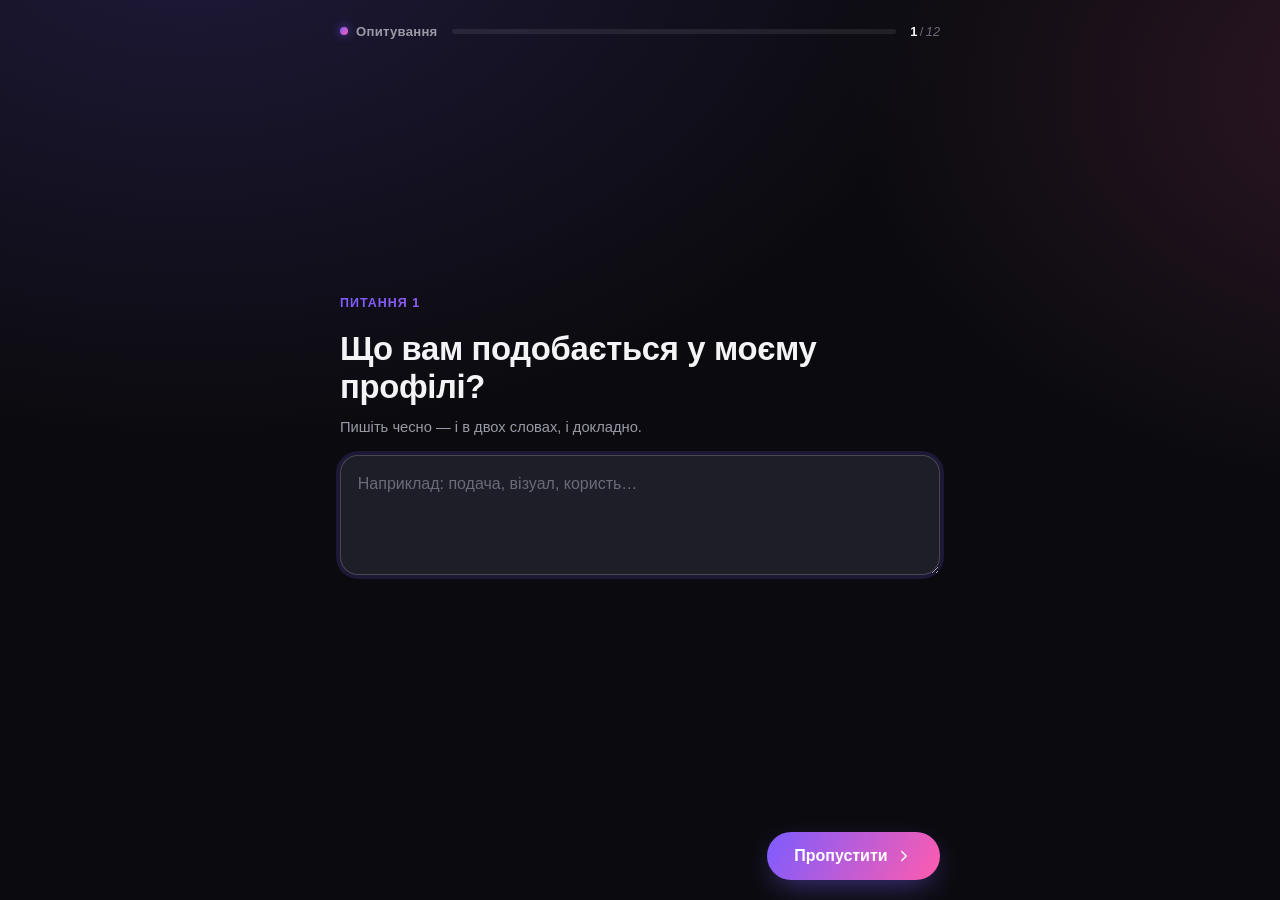
==== quiz/index.html @ ca118635 "Add standalone quiz page (separate subdomain) Self-contained audience survey in quiz/ with zero coup" ====
<!DOCTYPE html>
<html lang="uk">
<head>
  <meta charset="utf-8">
  <title>Опитування</title>
  <meta name="viewport" content="width=device-width, initial-scale=1, viewport-fit=cover">
  <meta name="robots" content="noindex, nofollow">
  <meta name="theme-color" content="#0b0b0f">
  <meta name="description" content="Коротке опитування — допоможіть зробити контент кращим.">
  <link rel="stylesheet" href="quiz.css">
</head>
<body>
  <main class="quiz" id="quiz" aria-live="polite">

    <header class="quiz__top">
      <div class="quiz__brand">
        <span class="quiz__dot" aria-hidden="true"></span>
        <span>Опитування</span>
      </div>
      <div class="quiz__progress" role="progressbar" aria-label="Прогрес" aria-valuemin="0" aria-valuemax="100" aria-valuenow="0">
        <i class="quiz__progress-fill"></i>
      </div>
      <div class="quiz__count"><b>0</b><span>/</span><i>0</i></div>
    </header>

    <!-- Кроки рендеряться з JS -->
    <section class="quiz__stage" id="stage"></section>

    <footer class="quiz__nav">
      <button type="button" class="quiz__back" id="back" hidden>
        <svg viewBox="0 0 24 24" width="18" height="18" fill="none" stroke="currentColor" stroke-width="2" stroke-linecap="round" stroke-linejoin="round" aria-hidden="true"><path d="M15 6l-6 6 6 6"/></svg>
        Назад
      </button>
      <button type="button" class="quiz__next" id="next">
        <span>Далі</span>
        <svg viewBox="0 0 24 24" width="18" height="18" fill="none" stroke="currentColor" stroke-width="2" stroke-linecap="round" stroke-linejoin="round" aria-hidden="true"><path d="M9 6l6 6-6 6"/></svg>
      </button>
    </footer>

    <!-- Пастка для ботів -->
    <input class="quiz__hp" type="text" id="hp" tabindex="-1" autocomplete="off" aria-hidden="true">
  </main>

  <!-- Екран подяки -->
  <div class="done" id="done" hidden>
    <div class="done__card">
      <div class="done__check" aria-hidden="true">
        <svg viewBox="0 0 24 24" width="34" height="34" fill="none" stroke="currentColor" stroke-width="2.4" stroke-linecap="round" stroke-linejoin="round"><path d="M20 6L9 17l-5-5"/></svg>
      </div>
      <h1>Дякуємо!</h1>
      <p id="done-text">Ваші відповіді надіслано. Це справді допоможе зробити контент кращим 🙏</p>
    </div>
  </div>

  <script src="quiz.js" defer></script>
</body>
</html>
---- quiz/quiz.css ----
/* ============================================================
   Автономний квіз. Ніякого спільного коду з основним сайтом.
   Мобільний-first, темна тема, великі зони натискання.
   ============================================================ */

*, *::before, *::after { box-sizing: border-box; }

/* [hidden] має перемагати display із класів (.done, .quiz__back тощо) */
[hidden] { display: none !important; }

:root {
  --bg: #0b0b0f;
  --bg-2: #121218;
  --card: #17171f;
  --card-2: #1e1e28;
  --line: rgba(255, 255, 255, 0.10);
  --line-2: rgba(255, 255, 255, 0.18);
  --text: #f4f4f7;
  --muted: #9a9aa8;
  --faint: #6b6b78;
  --accent: #7c5cff;
  --accent-2: #ff5cae;
  --accent-soft: rgba(124, 92, 255, 0.16);
  --grad: linear-gradient(120deg, #7c5cff 0%, #ff5cae 100%);
  --radius: 18px;
  --ok: #35d07f;
}

html, body { height: 100%; }

body {
  margin: 0;
  background:
    radial-gradient(90rem 60rem at 15% -10%, rgba(124, 92, 255, 0.18), transparent 55%),
    radial-gradient(70rem 50rem at 110% 10%, rgba(255, 92, 174, 0.14), transparent 50%),
    var(--bg);
  color: var(--text);
  font-family: -apple-system, BlinkMacSystemFont, "Segoe UI", Roboto, Inter, "Helvetica Neue", Arial, sans-serif;
  -webkit-font-smoothing: antialiased;
  text-rendering: optimizeLegibility;
  min-height: 100dvh;
}

/* ---------- Каркас ---------- */

.quiz {
  position: relative;
  display: flex;
  flex-direction: column;
  min-height: 100dvh;
  max-width: 40rem;
  margin: 0 auto;
  padding: max(1.1rem, env(safe-area-inset-top)) 1.25rem max(1.25rem, env(safe-area-inset-bottom));
}

.quiz__top {
  display: flex;
  align-items: center;
  gap: 0.9rem;
  padding-block: 0.4rem 1.4rem;
}

.quiz__brand {
  display: inline-flex;
  align-items: center;
  gap: 0.5rem;
  font-size: 0.82rem;
  font-weight: 600;
  letter-spacing: 0.02em;
  color: var(--muted);
  white-space: nowrap;
}

.quiz__dot {
  width: 0.5rem;
  height: 0.5rem;
  border-radius: 50%;
  background: var(--grad);
  box-shadow: 0 0 0.6rem rgba(124, 92, 255, 0.7);
}

.quiz__progress {
  flex: 1;
  height: 0.35rem;
  border-radius: 999px;
  background: rgba(255, 255, 255, 0.08);
  overflow: hidden;
}

.quiz__progress-fill {
  display: block;
  height: 100%;
  width: 0%;
  border-radius: inherit;
  background: var(--grad);
  transition: width 0.5s cubic-bezier(0.22, 1, 0.36, 1);
}

.quiz__count {
  font-variant-numeric: tabular-nums;
  font-size: 0.8rem;
  color: var(--faint);
  white-space: nowrap;
}
.quiz__count b { color: var(--text); font-weight: 700; }
.quiz__count span { margin: 0 0.15rem; }

/* ---------- Сцена / кроки ---------- */

.quiz__stage {
  flex: 1;
  display: flex;
  flex-direction: column;
  justify-content: center;
  padding-block: 0.5rem;
}

.step {
  display: flex;
  flex-direction: column;
  gap: 1.25rem;
}

.step.is-leaving { animation: stepOut 0.28s cubic-bezier(0.4, 0, 1, 1) forwards; }
.step.is-entering { animation: stepIn 0.42s cubic-bezier(0.22, 1, 0.36, 1) both; }

@keyframes stepIn {
  from { opacity: 0; transform: translateY(14px); }
  to   { opacity: 1; transform: none; }
}
@keyframes stepOut {
  from { opacity: 1; transform: none; }
  to   { opacity: 0; transform: translateY(-12px); }
}

.step__kicker {
  font-size: 0.78rem;
  font-weight: 600;
  letter-spacing: 0.08em;
  text-transform: uppercase;
  color: transparent;
  background: var(--grad);
  -webkit-background-clip: text;
  background-clip: text;
}

.step__q {
  margin: 0;
  font-size: clamp(1.5rem, 6vw, 2.05rem);
  line-height: 1.18;
  font-weight: 700;
  letter-spacing: -0.01em;
}

.step__hint {
  margin: -0.5rem 0 0;
  font-size: 0.92rem;
  color: var(--muted);
}

/* ---------- Поля ---------- */

.field {
  width: 100%;
  font: inherit;
  color: var(--text);
  background: var(--card);
  border: 1px solid var(--line);
  border-radius: var(--radius);
  padding: 1rem 1.05rem;
  transition: border-color 0.2s, background 0.2s, box-shadow 0.2s;
}
.field::placeholder { color: var(--faint); }
.field:focus {
  outline: none;
  border-color: var(--line-2);
  background: var(--card-2);
  box-shadow: 0 0 0 4px var(--accent-soft);
}

textarea.field {
  min-height: 7.5rem;
  resize: vertical;
  line-height: 1.5;
}

/* ---------- Вибір (choice) ---------- */

.choices {
  display: flex;
  flex-direction: column;
  gap: 0.7rem;
}

.choice {
  display: flex;
  align-items: center;
  gap: 0.85rem;
  width: 100%;
  text-align: left;
  font: inherit;
  font-size: 1.02rem;
  color: var(--text);
  background: var(--card);
  border: 1px solid var(--line);
  border-radius: var(--radius);
  padding: 1rem 1.1rem;
  cursor: pointer;
  transition: border-color 0.18s, background 0.18s, transform 0.12s;
}
.choice:hover { border-color: var(--line-2); background: var(--card-2); }
.choice:active { transform: scale(0.99); }

.choice__mark {
  flex: none;
  width: 1.3rem;
  height: 1.3rem;
  border-radius: 50%;
  border: 2px solid var(--line-2);
  display: grid;
  place-items: center;
  transition: border-color 0.18s, background 0.18s;
}
.choice__mark svg { width: 0.8rem; height: 0.8rem; opacity: 0; transform: scale(0.4); transition: opacity 0.18s, transform 0.18s; }

.choice.is-selected {
  border-color: transparent;
  background: linear-gradient(var(--card-2), var(--card-2)) padding-box,
              var(--grad) border-box;
  border: 1.5px solid transparent;
}
.choice.is-selected .choice__mark { border-color: transparent; background: var(--grad); color: #fff; }
.choice.is-selected .choice__mark svg { opacity: 1; transform: none; }

/* поле «Інше» */
.choice-other {
  margin-top: 0.2rem;
  max-height: 0;
  opacity: 0;
  overflow: hidden;
  transition: max-height 0.3s ease, opacity 0.3s ease, margin 0.3s ease;
}
.choice-other.is-open { max-height: 6rem; opacity: 1; margin-top: 0.5rem; }

/* ---------- Рейтинг 1–10 ---------- */

.rating {
  display: grid;
  grid-template-columns: repeat(5, 1fr);
  gap: 0.6rem;
}
@media (min-width: 30rem) {
  .rating { grid-template-columns: repeat(10, 1fr); gap: 0.45rem; }
}

.rating__btn {
  aspect-ratio: 1;
  font: inherit;
  font-size: 1.05rem;
  font-weight: 600;
  color: var(--text);
  background: var(--card);
  border: 1px solid var(--line);
  border-radius: 14px;
  cursor: pointer;
  transition: border-color 0.15s, background 0.15s, transform 0.12s, color 0.15s;
}
.rating__btn:hover { border-color: var(--line-2); background: var(--card-2); }
.rating__btn:active { transform: scale(0.94); }
.rating__btn.is-selected {
  color: #fff;
  border-color: transparent;
  background: var(--grad);
  box-shadow: 0 6px 22px -6px rgba(124, 92, 255, 0.6);
}

.rating__scale {
  display: flex;
  justify-content: space-between;
  font-size: 0.8rem;
  color: var(--faint);
  margin-top: 0.1rem;
}

/* ---------- Нижня навігація ---------- */

.quiz__nav {
  display: flex;
  align-items: center;
  gap: 0.75rem;
  padding-top: 1.4rem;
}

.quiz__back {
  display: inline-flex;
  align-items: center;
  gap: 0.3rem;
  font: inherit;
  font-size: 0.95rem;
  color: var(--muted);
  background: transparent;
  border: none;
  padding: 0.85rem 0.6rem;
  cursor: pointer;
  transition: color 0.15s;
}
.quiz__back:hover { color: var(--text); }

.quiz__next {
  margin-left: auto;
  display: inline-flex;
  align-items: center;
  justify-content: center;
  gap: 0.45rem;
  font: inherit;
  font-size: 1rem;
  font-weight: 600;
  color: #fff;
  background: var(--grad);
  border: none;
  border-radius: 999px;
  padding: 0.95rem 1.7rem;
  cursor: pointer;
  box-shadow: 0 10px 30px -8px rgba(124, 92, 255, 0.55);
  transition: transform 0.12s, box-shadow 0.2s, opacity 0.2s, filter 0.2s;
}
.quiz__next:hover { transform: translateY(-1px); box-shadow: 0 14px 34px -8px rgba(124, 92, 255, 0.65); }
.quiz__next:active { transform: translateY(0) scale(0.98); }
.quiz__next[disabled] {
  opacity: 0.4;
  cursor: not-allowed;
  box-shadow: none;
  filter: grayscale(0.4);
}
.quiz__next.is-busy { pointer-events: none; opacity: 0.8; }

.quiz__hp {
  position: absolute;
  left: -9999px;
  width: 1px;
  height: 1px;
  opacity: 0;
}

/* ---------- Екран подяки ---------- */

.done {
  position: fixed;
  inset: 0;
  display: grid;
  place-items: center;
  padding: 1.5rem;
  background:
    radial-gradient(60rem 40rem at 50% -10%, rgba(124, 92, 255, 0.22), transparent 60%),
    var(--bg);
  z-index: 10;
}
.done__card {
  text-align: center;
  max-width: 26rem;
  animation: stepIn 0.5s cubic-bezier(0.22, 1, 0.36, 1) both;
}
.done__check {
  width: 5rem;
  height: 5rem;
  margin: 0 auto 1.5rem;
  display: grid;
  place-items: center;
  color: #fff;
  border-radius: 50%;
  background: var(--grad);
  box-shadow: 0 16px 40px -10px rgba(124, 92, 255, 0.6);
  animation: pop 0.5s cubic-bezier(0.34, 1.56, 0.64, 1) both;
}
@keyframes pop { from { transform: scale(0.4); opacity: 0; } to { transform: none; opacity: 1; } }
.done h1 { margin: 0 0 0.6rem; font-size: 2rem; letter-spacing: -0.02em; }
.done p { margin: 0; color: var(--muted); font-size: 1.05rem; line-height: 1.55; }

/* стан помилки на кнопці */
.quiz__error {
  color: var(--accent-2);
  font-size: 0.88rem;
  margin: 0.6rem 0 0;
  min-height: 1.1rem;
}

@media (prefers-reduced-motion: reduce) {
  .step.is-entering, .step.is-leaving,
  .done__card, .done__check { animation: none; }
  .quiz__progress-fill { transition: none; }
}
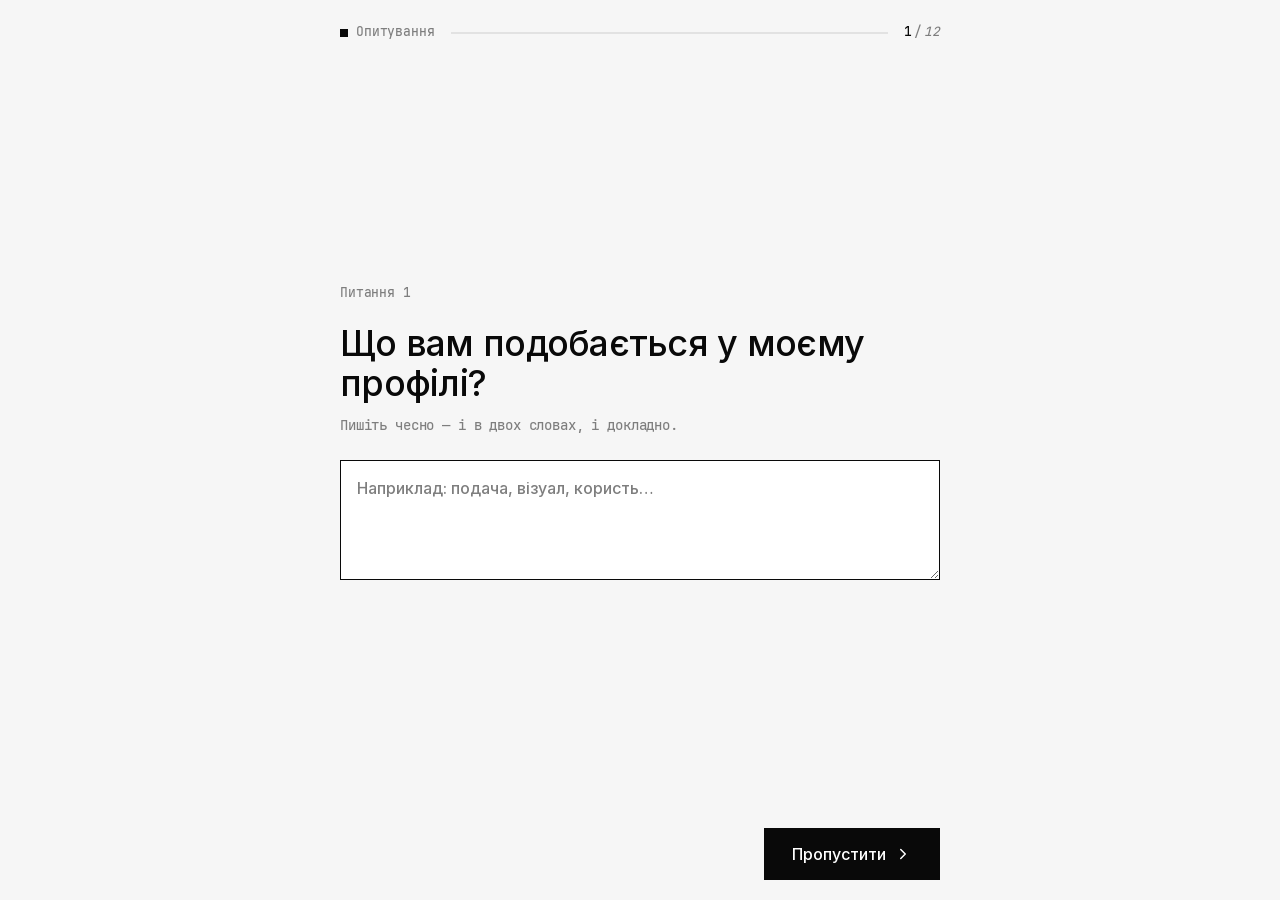
==== commit 1de70c80: "Restyle quiz to match the portfolio design Swap the dark violet/pink theme for the site's language: " ====
--- a/quiz/index.html
+++ b/quiz/index.html
@@ -5,8 +5,10 @@
   <title>Опитування</title>
   <meta name="viewport" content="width=device-width, initial-scale=1, viewport-fit=cover">
   <meta name="robots" content="noindex, nofollow">
-  <meta name="theme-color" content="#0b0b0f">
+  <meta name="theme-color" content="#f6f6f6">
   <meta name="description" content="Коротке опитування — допоможіть зробити контент кращим.">
+  <link rel="preload" href="fonts/Inter-var-cyrillic.woff2" as="font" type="font/woff2" crossorigin>
+  <link rel="preload" href="fonts/Inter-var-latin.woff2" as="font" type="font/woff2" crossorigin>
   <link rel="stylesheet" href="quiz.css">
 </head>
 <body>
--- a/quiz/quiz.css
+++ b/quiz/quiz.css
@@ -1,41 +1,55 @@
 /* ============================================================
-   Автономний квіз. Ніякого спільного коду з основним сайтом.
-   Мобільний-first, темна тема, великі зони натискання.
+   Автономний квіз — у стилі портфоліо.
+   Світла монохромна тема, гострі кути, Inter + JetBrains Mono.
+   Токени й компоненти дзеркалять site/css/style.css.
    ============================================================ */
 
+/* ---------- Шрифти (ті самі файли, що на сайті) ---------- */
+
+/* cyrillic-ext */
+@font-face { font-family: 'Inter'; font-style: normal; font-weight: 400 700; font-display: swap;
+  src: url(fonts/Inter-var-cyrillic-ext.woff2) format('woff2');
+  unicode-range: U+0460-052F, U+1C80-1C8A, U+20B4, U+2DE0-2DFF, U+A640-A69F, U+FE2E-FE2F; }
+/* cyrillic */
+@font-face { font-family: 'Inter'; font-style: normal; font-weight: 400 700; font-display: swap;
+  src: url(fonts/Inter-var-cyrillic.woff2) format('woff2');
+  unicode-range: U+0301, U+0400-045F, U+0490-0491, U+04B0-04B1, U+2116; }
+/* latin-ext */
+@font-face { font-family: 'Inter'; font-style: normal; font-weight: 400 700; font-display: swap;
+  src: url(fonts/Inter-var-latin-ext.woff2) format('woff2');
+  unicode-range: U+0100-02BA, U+02BD-02C5, U+02C7-02CC, U+02CE-02D7, U+02DD-02FF, U+0304, U+0308, U+0329, U+1D00-1DBF, U+1E00-1E9F, U+1EF2-1EFF, U+2020, U+20A0-20AB, U+20AD-20C0, U+2113, U+2C60-2C7F, U+A720-A7FF; }
+/* latin */
+@font-face { font-family: 'Inter'; font-style: normal; font-weight: 400 700; font-display: swap;
+  src: url(fonts/Inter-var-latin.woff2) format('woff2');
+  unicode-range: U+0000-00FF, U+0131, U+0152-0153, U+02BB-02BC, U+02C6, U+02DA, U+02DC, U+0304, U+0308, U+0329, U+2000-206F, U+20AC, U+2122, U+2191, U+2193, U+2212, U+2215, U+FEFF, U+FFFD; }
+
+@font-face { font-family: Jetbrainsmono; font-style: normal; font-weight: 500; font-display: swap;
+  src: url("fonts/JetBrainsMono-Medium.woff2") format("woff2"); }
+
 *, *::before, *::after { box-sizing: border-box; }
 
-/* [hidden] має перемагати display із класів (.done, .quiz__back тощо) */
+/* [hidden] має перемагати display із класів */
 [hidden] { display: none !important; }
 
 :root {
-  --bg: #0b0b0f;
-  --bg-2: #121218;
-  --card: #17171f;
-  --card-2: #1e1e28;
-  --line: rgba(255, 255, 255, 0.10);
-  --line-2: rgba(255, 255, 255, 0.18);
-  --text: #f4f4f7;
-  --muted: #9a9aa8;
-  --faint: #6b6b78;
-  --accent: #7c5cff;
-  --accent-2: #ff5cae;
-  --accent-soft: rgba(124, 92, 255, 0.16);
-  --grad: linear-gradient(120deg, #7c5cff 0%, #ff5cae 100%);
-  --radius: 18px;
-  --ok: #35d07f;
+  --colors--gray-smoke: #f6f6f6;
+  --colors--black: #090909;
+  --colors--light-gray-30: #cfcfcf4d;
+  --colors--light-gray-50: #cfcfcf80;
+  --colors--white: #ffffff;
+  --colors--gray: #7e7e7e;
+  --error: #c0392b;
 }
 
 html, body { height: 100%; }
 
 body {
   margin: 0;
-  background:
-    radial-gradient(90rem 60rem at 15% -10%, rgba(124, 92, 255, 0.18), transparent 55%),
-    radial-gradient(70rem 50rem at 110% 10%, rgba(255, 92, 174, 0.14), transparent 50%),
-    var(--bg);
-  color: var(--text);
-  font-family: -apple-system, BlinkMacSystemFont, "Segoe UI", Roboto, Inter, "Helvetica Neue", Arial, sans-serif;
+  background-color: var(--colors--gray-smoke);
+  color: var(--colors--black);
+  font-family: Inter, Arial, sans-serif;
+  font-weight: 500;
+  line-height: 1;
   -webkit-font-smoothing: antialiased;
   text-rendering: optimizeLegibility;
   min-height: 100dvh;
@@ -50,40 +64,37 @@
   min-height: 100dvh;
   max-width: 40rem;
   margin: 0 auto;
-  padding: max(1.1rem, env(safe-area-inset-top)) 1.25rem max(1.25rem, env(safe-area-inset-bottom));
+  padding: max(1.25rem, env(safe-area-inset-top)) 1.25rem max(1.25rem, env(safe-area-inset-bottom));
 }
 
 .quiz__top {
   display: flex;
   align-items: center;
-  gap: 0.9rem;
-  padding-block: 0.4rem 1.4rem;
+  gap: 1rem;
+  padding-block: 0.4rem 1.75rem;
 }
 
 .quiz__brand {
   display: inline-flex;
   align-items: center;
   gap: 0.5rem;
-  font-size: 0.82rem;
-  font-weight: 600;
-  letter-spacing: 0.02em;
-  color: var(--muted);
+  font-family: Jetbrainsmono, monospace;
+  font-size: 0.8rem;
+  letter-spacing: -0.01em;
+  color: var(--colors--gray);
   white-space: nowrap;
 }
 
 .quiz__dot {
   width: 0.5rem;
   height: 0.5rem;
-  border-radius: 50%;
-  background: var(--grad);
-  box-shadow: 0 0 0.6rem rgba(124, 92, 255, 0.7);
+  background: var(--colors--black);
 }
 
 .quiz__progress {
   flex: 1;
-  height: 0.35rem;
-  border-radius: 999px;
-  background: rgba(255, 255, 255, 0.08);
+  height: 2px;
+  background: var(--colors--light-gray-50);
   overflow: hidden;
 }
 
@@ -91,18 +102,19 @@
   display: block;
   height: 100%;
   width: 0%;
-  border-radius: inherit;
-  background: var(--grad);
+  background: var(--colors--black);
   transition: width 0.5s cubic-bezier(0.22, 1, 0.36, 1);
 }
 
 .quiz__count {
+  font-family: Jetbrainsmono, monospace;
   font-variant-numeric: tabular-nums;
   font-size: 0.8rem;
-  color: var(--faint);
+  letter-spacing: -0.01em;
+  color: var(--colors--gray);
   white-space: nowrap;
 }
-.quiz__count b { color: var(--text); font-weight: 700; }
+.quiz__count b { color: var(--colors--black); font-weight: 500; }
 .quiz__count span { margin: 0 0.15rem; }
 
 /* ---------- Сцена / кроки ---------- */
@@ -118,44 +130,43 @@
 .step {
   display: flex;
   flex-direction: column;
-  gap: 1.25rem;
+  gap: 1.5rem;
 }
 
 .step.is-leaving { animation: stepOut 0.28s cubic-bezier(0.4, 0, 1, 1) forwards; }
 .step.is-entering { animation: stepIn 0.42s cubic-bezier(0.22, 1, 0.36, 1) both; }
 
 @keyframes stepIn {
-  from { opacity: 0; transform: translateY(14px); }
+  from { opacity: 0; transform: translateY(12px); }
   to   { opacity: 1; transform: none; }
 }
 @keyframes stepOut {
   from { opacity: 1; transform: none; }
-  to   { opacity: 0; transform: translateY(-12px); }
+  to   { opacity: 0; transform: translateY(-10px); }
 }
 
 .step__kicker {
-  font-size: 0.78rem;
-  font-weight: 600;
-  letter-spacing: 0.08em;
-  text-transform: uppercase;
-  color: transparent;
-  background: var(--grad);
-  -webkit-background-clip: text;
-  background-clip: text;
+  font-family: Jetbrainsmono, monospace;
+  font-size: 0.8rem;
+  letter-spacing: -0.01em;
+  color: var(--colors--gray);
 }
 
 .step__q {
   margin: 0;
-  font-size: clamp(1.5rem, 6vw, 2.05rem);
-  line-height: 1.18;
-  font-weight: 700;
-  letter-spacing: -0.01em;
+  font-size: clamp(1.6rem, 6.2vw, 2.25rem);
+  line-height: 1.1;
+  font-weight: 500;
+  letter-spacing: -0.02em;
 }
 
 .step__hint {
-  margin: -0.5rem 0 0;
-  font-size: 0.92rem;
-  color: var(--muted);
+  margin: -0.75rem 0 0;
+  font-family: Jetbrainsmono, monospace;
+  font-size: 0.9rem;
+  line-height: 1.45;
+  letter-spacing: -0.01em;
+  color: var(--colors--gray);
 }
 
 /* ---------- Поля ---------- */
@@ -163,24 +174,22 @@
 .field {
   width: 100%;
   font: inherit;
-  color: var(--text);
-  background: var(--card);
-  border: 1px solid var(--line);
-  border-radius: var(--radius);
-  padding: 1rem 1.05rem;
-  transition: border-color 0.2s, background 0.2s, box-shadow 0.2s;
-}
-.field::placeholder { color: var(--faint); }
+  font-weight: 500;
+  color: var(--colors--black);
+  background: var(--colors--white);
+  border: 1px solid var(--colors--light-gray-50);
+  padding: 0.95rem 1rem;
+  resize: vertical;
+  transition: border-color 0.2s;
+}
+.field::placeholder { color: var(--colors--gray); }
 .field:focus {
   outline: none;
-  border-color: var(--line-2);
-  background: var(--card-2);
-  box-shadow: 0 0 0 4px var(--accent-soft);
+  border-color: var(--colors--black);
 }
 
 textarea.field {
   min-height: 7.5rem;
-  resize: vertical;
   line-height: 1.5;
 }
 
@@ -189,7 +198,7 @@
 .choices {
   display: flex;
   flex-direction: column;
-  gap: 0.7rem;
+  gap: 0.625rem;
 }
 
 .choice {
@@ -199,42 +208,35 @@
   width: 100%;
   text-align: left;
   font: inherit;
-  font-size: 1.02rem;
-  color: var(--text);
-  background: var(--card);
-  border: 1px solid var(--line);
-  border-radius: var(--radius);
+  font-weight: 500;
+  color: var(--colors--black);
+  background: var(--colors--white);
+  border: 1px solid var(--colors--light-gray-50);
   padding: 1rem 1.1rem;
   cursor: pointer;
-  transition: border-color 0.18s, background 0.18s, transform 0.12s;
-}
-.choice:hover { border-color: var(--line-2); background: var(--card-2); }
-.choice:active { transform: scale(0.99); }
+  transition: border-color 0.18s, background 0.18s;
+}
+@media (hover: hover) {
+  .choice:hover { border-color: var(--colors--black); }
+}
 
 .choice__mark {
   flex: none;
-  width: 1.3rem;
-  height: 1.3rem;
-  border-radius: 50%;
-  border: 2px solid var(--line-2);
+  width: 1.25rem;
+  height: 1.25rem;
+  border: 1px solid var(--colors--light-gray-50);
   display: grid;
   place-items: center;
   transition: border-color 0.18s, background 0.18s;
 }
-.choice__mark svg { width: 0.8rem; height: 0.8rem; opacity: 0; transform: scale(0.4); transition: opacity 0.18s, transform 0.18s; }
-
-.choice.is-selected {
-  border-color: transparent;
-  background: linear-gradient(var(--card-2), var(--card-2)) padding-box,
-              var(--grad) border-box;
-  border: 1.5px solid transparent;
-}
-.choice.is-selected .choice__mark { border-color: transparent; background: var(--grad); color: #fff; }
-.choice.is-selected .choice__mark svg { opacity: 1; transform: none; }
+.choice__mark svg { width: 0.8rem; height: 0.8rem; opacity: 0; transition: opacity 0.18s; }
+
+.choice.is-selected { border-color: var(--colors--black); }
+.choice.is-selected .choice__mark { border-color: var(--colors--black); background: var(--colors--black); color: var(--colors--white); }
+.choice.is-selected .choice__mark svg { opacity: 1; }
 
 /* поле «Інше» */
 .choice-other {
-  margin-top: 0.2rem;
   max-height: 0;
   opacity: 0;
   overflow: hidden;
@@ -247,39 +249,40 @@
 .rating {
   display: grid;
   grid-template-columns: repeat(5, 1fr);
-  gap: 0.6rem;
+  gap: 0.5rem;
 }
 @media (min-width: 30rem) {
-  .rating { grid-template-columns: repeat(10, 1fr); gap: 0.45rem; }
+  .rating { grid-template-columns: repeat(10, 1fr); gap: 0.4rem; }
 }
 
 .rating__btn {
   aspect-ratio: 1;
   font: inherit;
-  font-size: 1.05rem;
-  font-weight: 600;
-  color: var(--text);
-  background: var(--card);
-  border: 1px solid var(--line);
-  border-radius: 14px;
+  font-family: Jetbrainsmono, monospace;
+  font-size: 1rem;
+  color: var(--colors--black);
+  background: var(--colors--white);
+  border: 1px solid var(--colors--light-gray-50);
   cursor: pointer;
-  transition: border-color 0.15s, background 0.15s, transform 0.12s, color 0.15s;
-}
-.rating__btn:hover { border-color: var(--line-2); background: var(--card-2); }
-.rating__btn:active { transform: scale(0.94); }
+  transition: border-color 0.15s, background 0.15s, color 0.15s;
+}
+@media (hover: hover) {
+  .rating__btn:hover { border-color: var(--colors--black); }
+}
 .rating__btn.is-selected {
-  color: #fff;
-  border-color: transparent;
-  background: var(--grad);
-  box-shadow: 0 6px 22px -6px rgba(124, 92, 255, 0.6);
+  color: var(--colors--white);
+  border-color: var(--colors--black);
+  background: var(--colors--black);
 }
 
 .rating__scale {
   display: flex;
   justify-content: space-between;
-  font-size: 0.8rem;
-  color: var(--faint);
-  margin-top: 0.1rem;
+  font-family: Jetbrainsmono, monospace;
+  font-size: 0.78rem;
+  letter-spacing: -0.01em;
+  color: var(--colors--gray);
+  margin-top: 0.25rem;
 }
 
 /* ---------- Нижня навігація ---------- */
@@ -288,7 +291,7 @@
   display: flex;
   align-items: center;
   gap: 0.75rem;
-  padding-top: 1.4rem;
+  padding-top: 1.75rem;
 }
 
 .quiz__back {
@@ -296,43 +299,40 @@
   align-items: center;
   gap: 0.3rem;
   font: inherit;
-  font-size: 0.95rem;
-  color: var(--muted);
+  font-weight: 500;
+  color: var(--colors--gray);
   background: transparent;
   border: none;
-  padding: 0.85rem 0.6rem;
+  padding: 0.85rem 0.4rem;
   cursor: pointer;
-  transition: color 0.15s;
-}
-.quiz__back:hover { color: var(--text); }
+  transition: opacity 0.2s, color 0.2s;
+}
+@media (hover: hover) {
+  .quiz__back:hover { color: var(--colors--black); }
+}
 
 .quiz__next {
   margin-left: auto;
   display: inline-flex;
   align-items: center;
   justify-content: center;
-  gap: 0.45rem;
-  font: inherit;
-  font-size: 1rem;
-  font-weight: 600;
-  color: #fff;
-  background: var(--grad);
+  gap: 0.5rem;
+  font: inherit;
+  font-weight: 500;
+  color: var(--colors--white);
+  background: var(--colors--black);
   border: none;
-  border-radius: 999px;
-  padding: 0.95rem 1.7rem;
+  height: 3.25rem;
+  padding: 0 1.75rem;
   cursor: pointer;
-  box-shadow: 0 10px 30px -8px rgba(124, 92, 255, 0.55);
-  transition: transform 0.12s, box-shadow 0.2s, opacity 0.2s, filter 0.2s;
-}
-.quiz__next:hover { transform: translateY(-1px); box-shadow: 0 14px 34px -8px rgba(124, 92, 255, 0.65); }
-.quiz__next:active { transform: translateY(0) scale(0.98); }
-.quiz__next[disabled] {
-  opacity: 0.4;
-  cursor: not-allowed;
-  box-shadow: none;
-  filter: grayscale(0.4);
-}
-.quiz__next.is-busy { pointer-events: none; opacity: 0.8; }
+  transition: opacity 0.2s;
+}
+@media (hover: hover) {
+  .quiz__next:hover { opacity: 0.7; }
+}
+.quiz__next:focus-visible { outline: 2px solid var(--colors--black); outline-offset: 2px; }
+.quiz__next[disabled] { opacity: 0.35; cursor: not-allowed; }
+.quiz__next.is-busy { pointer-events: none; opacity: 0.6; }
 
 .quiz__hp {
   position: absolute;
@@ -340,6 +340,7 @@
   width: 1px;
   height: 1px;
   opacity: 0;
+  pointer-events: none;
 }
 
 /* ---------- Екран подяки ---------- */
@@ -350,36 +351,41 @@
   display: grid;
   place-items: center;
   padding: 1.5rem;
-  background:
-    radial-gradient(60rem 40rem at 50% -10%, rgba(124, 92, 255, 0.22), transparent 60%),
-    var(--bg);
+  background: var(--colors--gray-smoke);
   z-index: 10;
 }
 .done__card {
   text-align: center;
-  max-width: 26rem;
+  max-width: 30rem;
   animation: stepIn 0.5s cubic-bezier(0.22, 1, 0.36, 1) both;
 }
 .done__check {
-  width: 5rem;
-  height: 5rem;
-  margin: 0 auto 1.5rem;
+  width: 4rem;
+  height: 4rem;
+  margin: 0 auto 1.75rem;
   display: grid;
   place-items: center;
-  color: #fff;
-  border-radius: 50%;
-  background: var(--grad);
-  box-shadow: 0 16px 40px -10px rgba(124, 92, 255, 0.6);
+  color: var(--colors--white);
+  background: var(--colors--black);
   animation: pop 0.5s cubic-bezier(0.34, 1.56, 0.64, 1) both;
 }
 @keyframes pop { from { transform: scale(0.4); opacity: 0; } to { transform: none; opacity: 1; } }
-.done h1 { margin: 0 0 0.6rem; font-size: 2rem; letter-spacing: -0.02em; }
-.done p { margin: 0; color: var(--muted); font-size: 1.05rem; line-height: 1.55; }
-
-/* стан помилки на кнопці */
+.done h1 { margin: 0 0 0.75rem; font-size: 2.25rem; font-weight: 500; letter-spacing: -0.02em; }
+.done p {
+  margin: 0;
+  font-family: Jetbrainsmono, monospace;
+  color: var(--colors--gray);
+  font-size: 0.95rem;
+  line-height: 1.55;
+  letter-spacing: -0.01em;
+}
+
+/* стан помилки */
 .quiz__error {
-  color: var(--accent-2);
-  font-size: 0.88rem;
+  color: var(--error);
+  font-family: Jetbrainsmono, monospace;
+  font-size: 0.85rem;
+  letter-spacing: -0.01em;
   margin: 0.6rem 0 0;
   min-height: 1.1rem;
 }
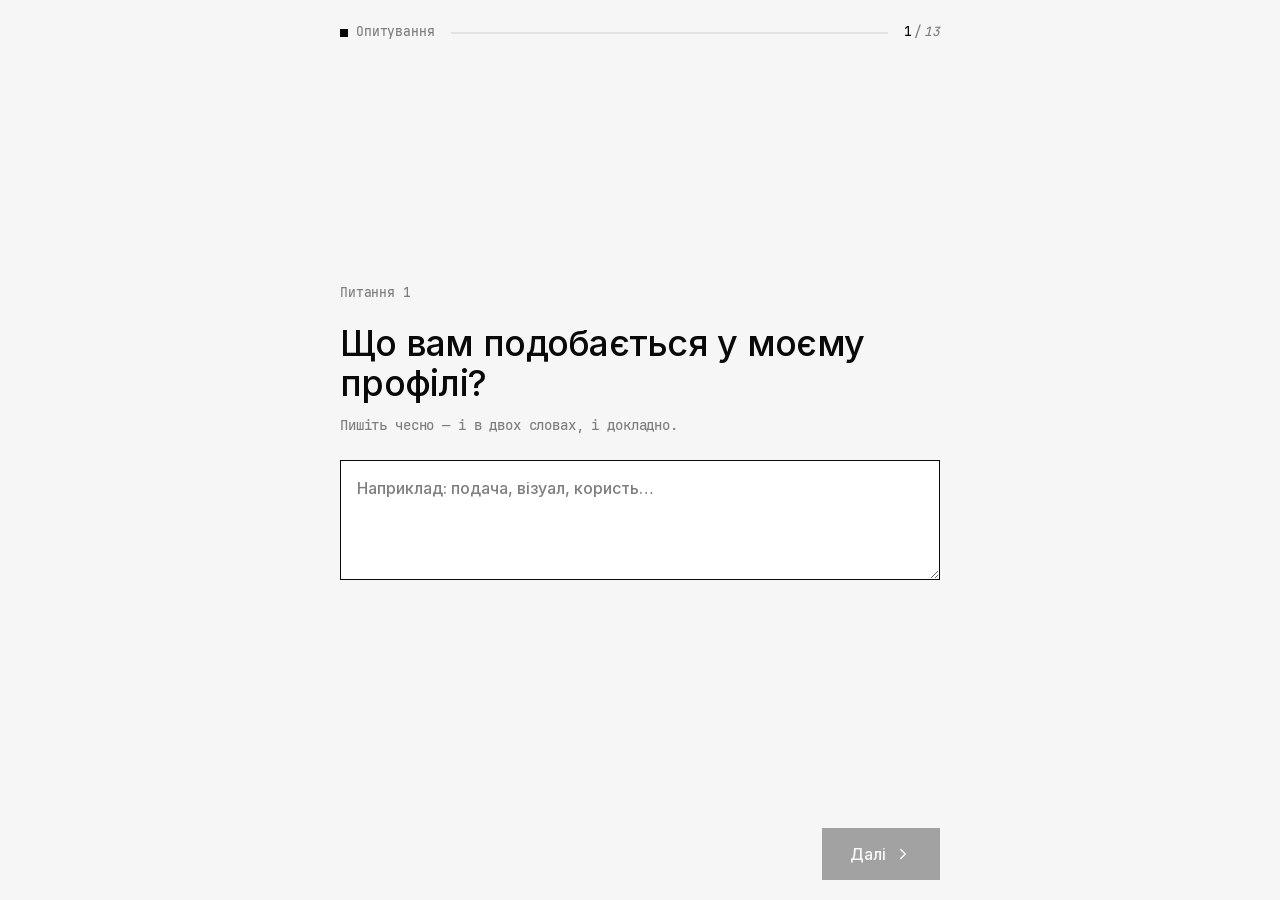
==== commit 32783f74: "Quiz: add framed preloader with progress bar, on every load Neat black square frame with a live perc" ====
--- a/quiz/index.html
+++ b/quiz/index.html
@@ -12,6 +12,14 @@
   <link rel="stylesheet" href="quiz.css">
 </head>
 <body>
+
+  <!-- Прелоадер: чорна рамка з відсотком + шкала завантаження -->
+  <div class="ql" id="ql" role="status" aria-label="Завантаження">
+    <div class="ql__frame"><span class="ql__pct">0%</span></div>
+    <div class="ql__bar"><i class="ql__fill"></i></div>
+    <div class="ql__label">Завантаження</div>
+  </div>
+
   <main class="quiz" id="quiz" aria-live="polite">
 
     <header class="quiz__top">
@@ -54,6 +62,51 @@
     </div>
   </div>
 
+  <script>
+    // Прелоадер: анімуємо шкалу, фініш — коли готові шрифти (з мін. часом показу)
+    (function () {
+      var ql = document.getElementById("ql");
+      if (!ql) return;
+      var fill = ql.querySelector(".ql__fill");
+      var pct = ql.querySelector(".ql__pct");
+      var start = Date.now(), value = 0, done = false, tick;
+
+      function paint(v) {
+        var r = Math.round(v);
+        fill.style.width = r + "%";
+        pct.textContent = r + "%";
+      }
+      tick = setInterval(function () {
+        value += (90 - value) * 0.08 + 0.5;
+        if (value > 90) value = 90;
+        paint(value);
+      }, 30);
+
+      function finish() {
+        if (done) return; done = true;
+        clearInterval(tick);
+        var t = setInterval(function () {
+          value += (100 - value) * 0.35 + 2;
+          if (value >= 100) { value = 100; paint(100); clearInterval(t); hide(); }
+          else paint(value);
+        }, 20);
+      }
+      function hide() {
+        setTimeout(function () {
+          ql.classList.add("is-hidden");
+          setTimeout(function () { if (ql.parentNode) ql.parentNode.removeChild(ql); }, 450);
+        }, 220);
+      }
+      function ready() {
+        setTimeout(finish, Math.max(0, 900 - (Date.now() - start)));
+      }
+
+      if (document.fonts && document.fonts.ready) document.fonts.ready.then(ready);
+      else window.addEventListener("load", ready);
+      setTimeout(ready, 2500); // страховка — ніколи не зависаємо
+    })();
+  </script>
+
   <script src="quiz.js" defer></script>
 </body>
 </html>
--- a/quiz/quiz.css
+++ b/quiz/quiz.css
@@ -390,6 +390,60 @@
   min-height: 1.1rem;
 }
 
+/* ---------- Прелоадер ---------- */
+
+.ql {
+  position: fixed;
+  inset: 0;
+  z-index: 60;
+  display: flex;
+  flex-direction: column;
+  align-items: center;
+  justify-content: center;
+  gap: 1.35rem;
+  background: var(--colors--gray-smoke);
+  transition: opacity 0.45s ease;
+}
+.ql.is-hidden { opacity: 0; pointer-events: none; }
+
+.ql__frame {
+  width: 6.5rem;
+  height: 6.5rem;
+  border: 2px solid var(--colors--black);
+  display: grid;
+  place-items: center;
+}
+
+.ql__pct {
+  font-family: Jetbrainsmono, monospace;
+  font-size: 1.35rem;
+  font-weight: 500;
+  letter-spacing: -0.02em;
+  color: var(--colors--black);
+  font-variant-numeric: tabular-nums;
+}
+
+.ql__bar {
+  width: 6.5rem;
+  height: 3px;
+  background: var(--colors--light-gray-50);
+  overflow: hidden;
+}
+.ql__fill {
+  display: block;
+  height: 100%;
+  width: 0%;
+  background: var(--colors--black);
+}
+
+.ql__label {
+  font-family: Jetbrainsmono, monospace;
+  font-size: 0.72rem;
+  letter-spacing: 0.04em;
+  text-transform: uppercase;
+  color: var(--colors--gray);
+}
+
 @media (prefers-reduced-motion: reduce) {
   .step.is-entering, .step.is-leaving,
   .done__card, .done__check { animation: none; }
